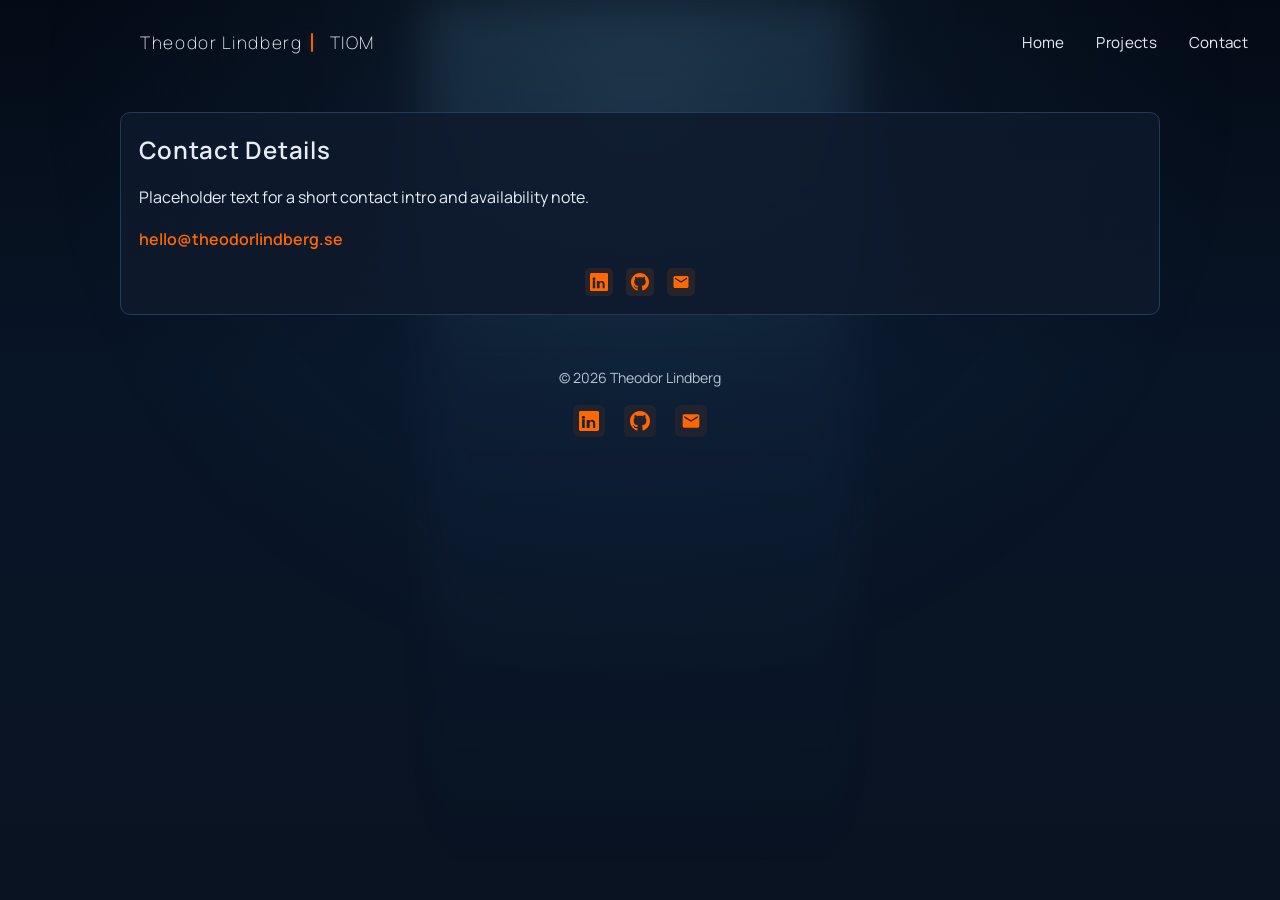
==== contact.html @ 85cb4488 "Project page done" ====
<!doctype html>
<html lang="en">
  <head>
    <meta charset="UTF-8" />
    <meta name="viewport" content="width=device-width, initial-scale=1.0" />
    <title>Theodor Lindberg | Contact</title>
    <meta
      name="description"
      content="Contact Theodor Lindberg for consulting, product, or technical work."
    />
    <link rel="preconnect" href="https://fonts.googleapis.com" />
    <link rel="preconnect" href="https://fonts.gstatic.com" crossorigin />
    <link
      href="https://fonts.googleapis.com/css2?family=Manrope:wght@200;400;600;700&display=swap"
      rel="stylesheet"
    />
    <link rel="stylesheet" href="styles.css" />
  </head>
  <body>
    <header class="site-header">
      <div class="brand" aria-label="theodor lindberg bar tiom">
        <a class="brand-name" href="index.html">Theodor Lindberg</a>
        <span class="brand-divider" aria-hidden="true">|</span>
        <a class="brand-company" href="https://tiom.nu">TIOM</a>
      </div>
      <nav class="site-nav">
        <button class="nav-toggle" aria-label="Toggle menu">
          <span></span>
          <span></span>
          <span></span>
        </button>
        <ul class="nav-menu">
          <li><a href="index.html">Home</a></li>
          <li><a href="projects.html">Projects</a></li>
          <li><a href="contact.html">Contact</a></li>
        </ul>
      </nav>
    </header>

    <main id="top">
      <div class="page-line" aria-hidden="true"></div>

      <section class="container section-block contact-card reveal" style="margin-top: 2.5rem;">
        <h2>Contact Details</h2>
        <p>Placeholder text for a short contact intro and availability note.</p>
        <p>
          <a href="mailto:hello@theodorlindberg.se">hello@theodorlindberg.se</a>
        </p>
        <div class="contact-social">
          <a href="https://linkedin.com/in/theodor-lindberg" target="_blank" rel="noopener noreferrer" aria-label="LinkedIn">
            <svg viewBox="0 0 24 24" width="18" height="18" fill="currentColor">
              <path d="M20.447 20.452h-3.554v-5.569c0-1.328-.475-2.236-1.986-2.236-1.081 0-1.722.722-2.004 1.418-.103.249-.129.597-.129.946v5.441h-3.554s.05-8.736 0-9.646h3.554v1.366c.43-.664 1.199-1.608 2.928-1.608 2.136 0 3.745 1.393 3.745 4.385v5.503zM5.337 9.433c-1.144 0-1.915-.758-1.915-1.708 0-.951.771-1.71 1.958-1.71 1.187 0 1.914.759 1.939 1.71 0 .95-.752 1.708-1.982 1.708zm1.582 11.019H3.715V9.806h3.204v10.646zM22.225 0H1.771C.792 0 0 .774 0 1.729v20.542C0 23.227.792 24 1.771 24h20.451C23.2 24 24 23.227 24 22.271V1.729C24 .774 23.2 0 22.222 0h.003z"/>
            </svg>
          </a>
          <a href="https://github.com/theodor-lindberg" target="_blank" rel="noopener noreferrer" aria-label="GitHub">
            <svg viewBox="0 0 24 24" width="18" height="18" fill="currentColor">
              <path d="M12 0c-6.626 0-12 5.373-12 12 0 5.302 3.438 9.8 8.207 11.387.599.111.793-.261.793-.577v-2.234c-3.338.726-4.033-1.416-4.033-1.416-.546-1.387-1.333-1.756-1.333-1.756-1.089-.745.083-.729.083-.729 1.205.084 1.839 1.237 1.839 1.237 1.07 1.834 2.807 1.304 3.492.997.107-.775.418-1.305.762-1.604-2.665-.305-5.467-1.334-5.467-5.931 0-1.311.469-2.381 1.236-3.221-.124-.303-.535-1.524.117-3.176 0 0 1.008-.322 3.301 1.23.957-.266 1.983-.399 3.003-.404 1.02.005 2.047.138 3.006.404 2.291-1.552 3.297-1.23 3.297-1.23.653 1.653.242 2.874.118 3.176.77.84 1.235 1.911 1.235 3.221 0 4.609-2.807 5.624-5.479 5.921.43.372.823 1.102.823 2.222v 3.293c0 .319.192.694.801.576 4.765-1.589 8.199-6.086 8.199-11.386 0-6.627-5.373-12-12-12z"/>
            </svg>
          </a>
          <a href="mailto:hello@theodorlindberg.se" aria-label="Email">
            <svg viewBox="0 0 24 24" width="18" height="18" fill="currentColor">
              <path d="M20 4H4c-1.1 0-1.99.9-1.99 2L2 18c0 1.1.9 2 2 2h16c1.1 0 2-.9 2-2V6c0-1.1-.9-2-2-2zm0 4l-8 5-8-5V6l8 5 8-5v2z"/>
            </svg>
          </a>
        </div>
      </section>
    </main>

    <footer class="site-footer container">
      <div class="footer-content">
        <p>© <span id="year"></span> Theodor Lindberg</p>
        <div class="social-links">
          <a href="https://linkedin.com/in/theodor-lindberg" target="_blank" rel="noopener noreferrer" aria-label="LinkedIn">
            <svg viewBox="0 0 24 24" width="20" height="20" fill="currentColor">
              <path d="M20.447 20.452h-3.554v-5.569c0-1.328-.475-2.236-1.986-2.236-1.081 0-1.722.722-2.004 1.418-.103.249-.129.597-.129.946v5.441h-3.554s.05-8.736 0-9.646h3.554v1.366c.43-.664 1.199-1.608 2.928-1.608 2.136 0 3.745 1.393 3.745 4.385v5.503zM5.337 9.433c-1.144 0-1.915-.758-1.915-1.708 0-.951.771-1.71 1.958-1.71 1.187 0 1.914.759 1.939 1.71 0 .95-.752 1.708-1.982 1.708zm1.582 11.019H3.715V9.806h3.204v10.646zM22.225 0H1.771C.792 0 0 .774 0 1.729v20.542C0 23.227.792 24 1.771 24h20.451C23.2 24 24 23.227 24 22.271V1.729C24 .774 23.2 0 22.222 0h.003z"/>
            </svg>
          </a>
          <a href="https://github.com/theodor-lindberg" target="_blank" rel="noopener noreferrer" aria-label="GitHub">
            <svg viewBox="0 0 24 24" width="20" height="20" fill="currentColor">
              <path d="M12 0c-6.626 0-12 5.373-12 12 0 5.302 3.438 9.8 8.207 11.387.599.111.793-.261.793-.577v-2.234c-3.338.726-4.033-1.416-4.033-1.416-.546-1.387-1.333-1.756-1.333-1.756-1.089-.745.083-.729.083-.729 1.205.084 1.839 1.237 1.839 1.237 1.07 1.834 2.807 1.304 3.492.997.107-.775.418-1.305.762-1.604-2.665-.305-5.467-1.334-5.467-5.931 0-1.311.469-2.381 1.236-3.221-.124-.303-.535-1.524.117-3.176 0 0 1.008-.322 3.301 1.23.957-.266 1.983-.399 3.003-.404 1.02.005 2.047.138 3.006.404 2.291-1.552 3.297-1.23 3.297-1.23.653 1.653.242 2.874.118 3.176.77.84 1.235 1.911 1.235 3.221 0 4.609-2.807 5.624-5.479 5.921.43.372.823 1.102.823 2.222v 3.293c0 .319.192.694.801.576 4.765-1.589 8.199-6.086 8.199-11.386 0-6.627-5.373-12-12-12z"/>
            </svg>
          </a>
          <a href="mailto:hello@theodorlindberg.se" aria-label="Email">
            <svg viewBox="0 0 24 24" width="20" height="20" fill="currentColor">
              <path d="M20 4H4c-1.1 0-1.99.9-1.99 2L2 18c0 1.1.9 2 2 2h16c1.1 0 2-.9 2-2V6c0-1.1-.9-2-2-2zm0 4l-8 5-8-5V6l8 5 8-5v2z"/>
            </svg>
          </a>
        </div>
      </div>
    </footer>

    <script>
      document.getElementById("year").textContent = new Date().getFullYear();

      const navToggle = document.querySelector(".nav-toggle");
      const navMenu = document.querySelector(".nav-menu");

      if (navToggle && navMenu) {
        navToggle.addEventListener("click", () => {
          navToggle.classList.toggle("active");
          navMenu.classList.toggle("active");
        });

        document.querySelectorAll(".nav-menu a").forEach((link) => {
          link.addEventListener("click", () => {
            navToggle.classList.remove("active");
            navMenu.classList.remove("active");
          });
        });
      }

      const revealElements = document.querySelectorAll(".reveal");
      const observer = new IntersectionObserver(
        (entries) => {
          entries.forEach((entry) => {
            if (entry.isIntersecting) {
              entry.target.classList.add("in-view");
            }
          });
        },
        { threshold: 0.28, rootMargin: "0px 0px -10% 0px" }
      );
      revealElements.forEach((el) => observer.observe(el));
    </script>
  </body>
</html>
---- styles.css ----
:root {
  --orange: #ff6700;
  --gray-dark: #575757;
  --gray-light: #bdbdbd;
  --blue-mid: #3a6ea5;
  --blue-deep: #004e98;

  --bg: #0a1322;
  --surface: #101d33;
  --text: #e6edf7;
  --muted: #b8c3d4;
  --line: #243a59;
  --shadow: 0 10px 28px rgba(0, 0, 0, 0.35);
}

* {
  box-sizing: border-box;
}

html,
body {
  margin: 0;
  padding: 0;
}

body {
  position: relative;
  overflow-x: hidden;
  font-family: "Manrope", sans-serif;
  color: var(--text);
  background: linear-gradient(180deg, #040b16 0%, #081527 42%, #0a1322 100%);
  line-height: 1.6;
  min-height: 100vh;
}

body::before {
  content: "";
  position: fixed;
  inset: 0;
  background: radial-gradient(circle at 50% 10%, rgba(101, 169, 221, 0.15) 0%, rgba(41, 78, 122, 0.08) 32%, rgba(9, 19, 35, 0) 58%);
  pointer-events: none;
  z-index: -2;
}

body::after {
  content: "";
  position: fixed;
  top: 0;
  bottom: 0;
  left: 50%;
  transform: translateX(-50%);
  width: min(40vw, 430px);
  background: linear-gradient(180deg, rgba(124, 215, 250, 0.28) 0%, rgba(71, 132, 194, 0.13) 42%, rgba(10, 19, 34, 0) 100%);
  filter: blur(22px);
  opacity: 0.42;
  pointer-events: none;
  z-index: -1;
}

main {
  position: relative;
}

.container {
  width: min(1040px, 92vw);
  margin: 0 auto;
}

.site-header {
  width: 100%;
  padding: 0.45rem 2rem;
  padding-top: 1.25rem;
  min-height: 72px;
  display: flex;
  align-items: center;
  justify-content: space-between;
  position: sticky;
  top: 0;
  z-index: 30;
  background: transparent;
  text-align: center;
}

.brand {
  display: grid;
  grid-template-columns: 1fr auto 1fr;
  align-items: center;
  gap: 0.55rem;
  width: min(560px, 92vw);
  min-height: 100%;
  line-height: 1;
  font-weight: 200;
  font-size: clamp(0.95rem, 1.35vw, 1.15rem);
  letter-spacing: 0.09em;
}

.brand-name,
.brand-company {
  font-weight: 200;
  color: #f4f8ff;
  text-decoration: none;
}

.brand-name {
  justify-self: end;
  text-align: right;
}

.brand-company {
  justify-self: start;
  text-align: left;
  margin-left: .5rem;
}

.brand-name:hover,
.brand-company:hover {
  color: #ffffff;
}

.brand-divider {
  display: block;
  width: 2px;
  height: 1.15rem;
  background: rgba(255, 103, 0, 0.95);
  box-shadow: 0 0 8px rgba(255, 103, 0, 0.28);
  border-radius: 999px;
  color: transparent;
  font-size: 0;
  line-height: 0;
}

.site-nav {
  display: flex;
  align-items: center;
}

.nav-toggle {
  display: none;
  flex-direction: column;
  gap: 5px;
  background: none;
  border: none;
  cursor: pointer;
  padding: 0;
  width: 28px;
  height: 24px;
}

.nav-toggle span {
  width: 100%;
  height: 2px;
  background: var(--text);
  border-radius: 999px;
  transition: all 0.3s ease;
}

.nav-toggle.active span:nth-child(1) {
  transform: rotate(45deg) translateY(10px);
}

.nav-toggle.active span:nth-child(2) {
  opacity: 0;
}

.nav-toggle.active span:nth-child(3) {
  transform: rotate(-45deg) translateY(-10px);
}

.nav-menu {
  display: flex;
  gap: 2rem;
  list-style: none;
  margin: 0;
  padding: 0;
  align-items: center;
}

.nav-menu a {
  color: var(--text);
  text-decoration: none;
  font-size: 0.95rem;
  font-weight: 400;
  letter-spacing: 0.02em;
  transition: color 0.3s ease;
  position: relative;
}

.nav-menu a::after {
  content: "";
  position: absolute;
  bottom: -4px;
  left: 0;
  width: 0;
  height: 1px;
  background: var(--orange);
  transition: width 0.3s ease;
}

.nav-menu a:hover {
  color: var(--orange);
}

.nav-menu a:hover::after {
  width: 100%;
}

.hero {
  width: 100vw;
  margin-left: calc(50% - 50vw);
  margin-top: 0;
  min-height: 100vh;
  position: relative;
  overflow: hidden;
  isolation: isolate;
  background: transparent;
  text-align: center;
  display: flex;
  flex-direction: column;
  align-items: center;
  justify-content: center;
  gap: 0.8rem;
  padding: 2.8rem 0 2.2rem;
}

.hero::before {
  content: none;
}

.hero::after {
  content: none;
}

h1 {
  font-size: clamp(2.35rem, 8.6vw, 4.9rem);
  line-height: 1.2;
  font-weight: 700;
  letter-spacing: 0.03em;
  margin: 0;
  z-index: 1;
}

h2 {
  font-size: clamp(1.1rem, 2.2vw, 1.5rem);
  font-weight: 600;
  letter-spacing: 0.03em;
  margin: 0 0 0.9rem;
}

h3 {
  font-size: 1rem;
  font-weight: 600;
  letter-spacing: 0.03em;
  margin-top: 0;
}

.lead {
  max-width: 48ch;
  margin: 0.2rem auto 0;
  color: var(--muted);
  font-size: 0.95rem;
  z-index: 1;
}

.projects-intro {
  padding: 2.4rem 0 1.2rem;
  text-align: left;
}

.section-label {
  margin: 0 0 0.75rem;
  color: #9fb5d6;
  font-size: 0.74rem;
  letter-spacing: 0.2em;
  text-transform: uppercase;
}

.projects-intro h1 {
  max-width: 8ch;
  text-align: left;
  font-size: clamp(2.8rem, 8vw, 5rem);
  margin: 0;
}

.projects-intro h2 {
  margin: 0;
  font-size: clamp(1.3rem, 2.5vw, 1.9rem);
  font-weight: 600;
  letter-spacing: 0.02em;
}

.projects-lead {
  max-width: 34rem;
  margin: 0.9rem 0 0;
  color: var(--muted);
  font-size: 0.98rem;
}

.projects-index {
  display: grid;
  grid-template-columns: repeat(2, minmax(0, 1fr));
  gap: 1rem;
  padding-top: 0.6rem;
  padding-bottom: 1.4rem;
}

.projects-index-group {
  border-top: 1px solid var(--line);
  padding-top: 0.9rem;
}

.index-links {
  display: flex;
  flex-wrap: wrap;
  gap: 0.7rem 0.8rem;
}

.index-links a {
  color: var(--text);
  text-decoration: none;
  font-size: 0.95rem;
  padding-bottom: 0.15rem;
  border-bottom: 1px solid transparent;
  transition: color 0.25s ease, border-color 0.25s ease;
}

.index-links a:hover {
  color: var(--orange);
  border-color: rgba(255, 103, 0, 0.7);
}

.projects-list {
  display: grid;
  gap: 1rem;
  padding-top: 0.25rem;
  padding-bottom: 2rem;
}

.spotlight-projects {
  padding-bottom: 0.8rem;
}

.spotlight-link {
  display: flex;
  justify-content: flex-end;
  padding-bottom: 2rem;
}

.spotlight-link a {
  color: var(--text);
  text-decoration: none;
  font-size: 0.95rem;
  border-bottom: 1px solid rgba(255, 255, 255, 0.2);
  padding-bottom: 0.15rem;
  transition: color 0.25s ease, border-color 0.25s ease;
}

.spotlight-link a:hover {
  color: var(--orange);
  border-color: rgba(255, 103, 0, 0.7);
}

.project-entry {
  border-top: 1px solid var(--line);
  padding-top: 1rem;
}

.project-meta {
  display: flex;
  justify-content: space-between;
  gap: 1rem;
  align-items: baseline;
  margin-bottom: 0.8rem;
  color: #8ea8cb;
}

.project-year,
.project-tags {
  margin: 0;
  font-size: 0.85rem;
  letter-spacing: 0.04em;
}

.project-tags {
  text-align: right;
  color: #7f97b8;
}

.project-body {
  display: grid;
  grid-template-columns: minmax(0, 1.1fr) minmax(220px, 0.9fr);
  gap: 1.25rem;
  align-items: stretch;
}

.project-copy h2 {
  margin: 0;
  font-size: clamp(1.45rem, 3vw, 2.15rem);
  line-height: 1.05;
}

.project-copy h2 a {
  color: var(--text);
  text-decoration: none;
}

.project-copy h2 a:hover {
  color: var(--orange);
}

.project-copy p {
  margin: 0.85rem 0 0;
  max-width: 42ch;
  color: var(--muted);
}

.project-preview {
  min-height: 180px;
  border-radius: 12px;
  border: 1px solid rgba(255, 255, 255, 0.08);
  background: linear-gradient(135deg, rgba(58, 110, 165, 0.28), rgba(16, 29, 51, 0.82));
  box-shadow: inset 0 1px 0 rgba(255, 255, 255, 0.04);
}

.project-preview-blue {
  background: linear-gradient(135deg, rgba(58, 110, 165, 0.34), rgba(10, 19, 34, 0.86));
}

.project-preview-orange {
  background: linear-gradient(135deg, rgba(255, 103, 0, 0.32), rgba(10, 19, 34, 0.86));
}

.project-preview-teal {
  background: linear-gradient(135deg, rgba(69, 176, 173, 0.28), rgba(10, 19, 34, 0.86));
}

.project-preview-slate {
  background: linear-gradient(135deg, rgba(110, 130, 160, 0.28), rgba(10, 19, 34, 0.86));
}

.project-entry:nth-child(even) .project-body {
  grid-template-columns: minmax(220px, 0.9fr) minmax(0, 1.1fr);
}

.project-entry:nth-child(even) .project-copy {
  order: 2;
}

.project-entry:nth-child(even) .project-preview {
  order: 1;
}

.hero-subline {
  display: inline-flex;
  align-items: center;
  gap: 0.5rem;
  margin: 0;
  font-size: 0.74rem;
  letter-spacing: 0.17em;
  text-transform: uppercase;
  color: #9fb5d6;
  z-index: 1;
}

.hero-subline::after {
  content: "";
  width: 7px;
  height: 7px;
  border-radius: 50%;
  background: var(--orange);
  box-shadow: 0 0 10px rgba(255, 103, 0, 0.35);
}

.page-line {
  position: absolute;
  width: 1px;
  top: clamp(500px, 68vh, 760px);
  bottom: 0;
  left: 50%;
  transform: translateX(-50%);
  border-radius: 999px;
  background: linear-gradient(180deg, rgba(96, 133, 176, 0.62) 0%, rgba(81, 117, 160, 0.34) 34%, rgba(70, 104, 145, 0.18) 72%, rgba(70, 104, 145, 0) 100%);
  box-shadow: 0 0 8px rgba(58, 110, 165, 0.24);
  z-index: 0;
  pointer-events: none;
}

.section-block {
  padding: 0.7rem 0 1rem;
}

#experience {
  margin-top: clamp(18vh, 24vh, 30vh);
}

.experience-grid {
  display: grid;
  gap: 1.8rem;
  grid-template-columns: 1fr;
}

.experience-card {
  background: rgba(16, 29, 51, 0.75);
  border: 1px solid var(--line);
  border-radius: 12px;
  padding: 2rem;
  box-shadow: none;
  transition: background-color 0.3s ease;
  width: min(900px, 100%);
}

.experience-card:nth-child(odd) {
  justify-self: start;
}

.experience-card:nth-child(even) {
  justify-self: end;
}

.experience-card:nth-child(odd) .experience-text {
  text-align: left;
}

.experience-card:nth-child(even) .experience-content {
  grid-template-columns: 1fr 1.2fr;
}

.experience-card:nth-child(even) .experience-text {
  grid-column: 2;
  justify-self: end;
  width: min(560px, 100%);
  text-align: right;
  order: 2;
}

.experience-card:nth-child(even) .experience-media {
  order: 1;
}

.experience-card:hover {
  background: rgba(16, 29, 51, 0.95);
}

.experience-content {
  display: grid;
  grid-template-columns: 1.2fr 1fr;
  gap: 2rem;
  align-items: start;
}

.experience-text {
  display: flex;
  flex-direction: column;
}

.experience-text-right {
  justify-self: end;
  width: min(560px, 100%);
  text-align: right;
}

.experience-card h3 {
  margin: 0 0 0.6rem;
  font-size: 1.25rem;
}

.experience-card .company {
  color: #8db2dd;
  font-size: 0.9rem;
  font-weight: 600;
  margin: 0 0 0.4rem;
}

.experience-card .duration {
  font-size: 0.84rem;
  color: #6b8aad;
  margin: 0 0 0.8rem;
  text-transform: uppercase;
  letter-spacing: 0.05em;
}

.experience-card p:last-of-type {
  color: var(--muted);
  font-size: 0.95rem;
  margin: 0;
  line-height: 1.6;
}

.experience-media {
  border-radius: 8px;
  overflow: hidden;
  background: rgba(10, 19, 34, 0.6);
  border: 1px solid var(--line);
  height: 100%;
  min-height: 220px;
  display: flex;
  align-items: center;
  justify-content: center;
}

.experience-media img,
.experience-media video {
  width: 100%;
  height: 100%;
  object-fit: cover;
}

.experience-card.reveal:nth-child(1) {
  transition-delay: 0s;
}

.experience-card.reveal:nth-child(2) {
  transition-delay: 0.2s;
}

.experience-card.reveal:nth-child(3) {
  transition-delay: 0.4s;
}

.card {
  background: rgba(16, 29, 51, 0.75);
  border: 1px solid var(--line);
  border-radius: 10px;
  padding: 1rem;
  box-shadow: none;
}

.card p {
  color: var(--muted);
}

.contact-card {
  background: rgba(14, 26, 45, 0.86);
  border: 1px solid var(--line);
  border-radius: 10px;
  padding: 1.1rem;
  box-shadow: none;
  margin: 0.8rem auto 2.5rem;
}

.contact-card a {
  color: var(--orange);
  font-weight: 600;
  text-decoration: none;
}

.contact-social {
  display: flex;
  align-items: center;
  gap: 0.8rem;
  justify-content: center;
  margin-top: 1rem;
}

.contact-social a {
  display: inline-flex;
  align-items: center;
  justify-content: center;
  width: 28px;
  height: 28px;
  border-radius: 5px;
  background: rgba(255, 103, 0, 0.1);
  color: var(--orange);
  text-decoration: none;
  transition: all 0.3s ease;
  font-weight: normal;
}

.contact-social a:hover {
  background: rgba(255, 103, 0, 0.18);
  transform: translateY(-2px);
}

.site-footer {
  padding: 0.75rem 0 1.8rem;
  color: var(--muted);
  font-size: 0.88rem;
  text-align: center;
}

.footer-content {
  display: flex;
  flex-direction: column;
  align-items: center;
  gap: 1rem;
  justify-content: center;
}

.footer-content p {
  margin: 0;
}

.social-links {
  display: flex;
  align-items: center;
  gap: 1.2rem;
  justify-content: center;
}

.social-links a {
  display: inline-flex;
  align-items: center;
  justify-content: center;
  width: 32px;
  height: 32px;
  border-radius: 6px;
  background: rgba(255, 103, 0, 0.08);
  color: var(--orange);
  text-decoration: none;
  transition: all 0.3s ease;
}

.social-links a:hover {
  background: rgba(255, 103, 0, 0.15);
  transform: translateY(-2px);
}

.reveal {
  opacity: 0;
  transform: translateY(24px);
  transition: opacity 0.8s ease-out, transform 0.8s ease-out;
}

.reveal.in-view {
  opacity: 1;
  transform: translateY(0);
}

@keyframes fadeInUp {
  from {
    opacity: 0;
    transform: translateY(24px);
  }
  to {
    opacity: 1;
    transform: translateY(0);
  }
}

@media (max-width: 850px) {
  .site-header {
    justify-content: space-between;
    padding-left: 1rem;
    padding-right: 1rem;
    min-height: 64px;
    background: rgba(4, 11, 22, 1);
    border-bottom: 1px solid var(--line);
    box-shadow: 0 8px 24px rgba(0, 0, 0, 0.24);
  }

  .brand {
    width: auto;
    flex-shrink: 0;
  }

  .nav-toggle {
    display: flex;
  }

  .nav-menu {
    position: fixed;
    top: 64px;
    left: 0;
    right: 0;
    flex-direction: column;
    gap: 0;
    background: rgba(4, 11, 22, 1);
    -webkit-backdrop-filter: blur(8px);
    backdrop-filter: blur(8px);
    border-top: 1px solid var(--line);
    max-height: 0;
    overflow: hidden;
    transition: max-height 0.3s ease;
  }

  .nav-menu.active {
    max-height: 300px;
  }

  .nav-menu li {
    width: 100%;
  }

  .nav-menu a {
    display: block;
    padding: 1rem 1.5rem;
    text-align: left;
    border-bottom: 1px solid var(--line);
  }

  .nav-menu a::after {
    display: none;
  }

  .nav-menu a:hover {
    background: rgba(255, 103, 0, 0.08);
  }

  .projects-intro {
    padding-top: 1.5rem;
  }

  .projects-index {
    grid-template-columns: 1fr;
  }

  .spotlight-link {
    justify-content: flex-start;
  }

  .project-meta {
    flex-direction: column;
    align-items: flex-start;
    gap: 0.3rem;
  }

  .project-tags {
    text-align: left;
  }

  .project-body,
  .project-entry:nth-child(even) .project-body {
    grid-template-columns: 1fr;
  }

  .project-entry:nth-child(even) .project-copy,
  .project-entry:nth-child(even) .project-preview {
    order: initial;
  }

  .project-preview {
    min-height: 160px;
  }

  .hero {
    min-height: 100vh;
    padding-top: 2rem;
  }

  .page-line {
    top: clamp(460px, 74vh, 760px);
  }

  #experience {
    margin-top: 14vh;
  }

  .experience-card,
  .experience-card:nth-child(odd),
  .experience-card:nth-child(even) {
    width: 100%;
    justify-self: stretch;
  }

  .experience-content {
    grid-template-columns: 1fr;
  }

  .experience-card:nth-child(even) .experience-content {
    grid-template-columns: 1fr;
  }

  .experience-card:nth-child(even) .experience-text {
    grid-column: auto;
    justify-self: start;
    width: 100%;
    text-align: left;
    order: 1;
  }

  .experience-card:nth-child(even) .experience-media {
    order: 2;
  }

  .grid {
    grid-template-columns: 1fr;
  }
}
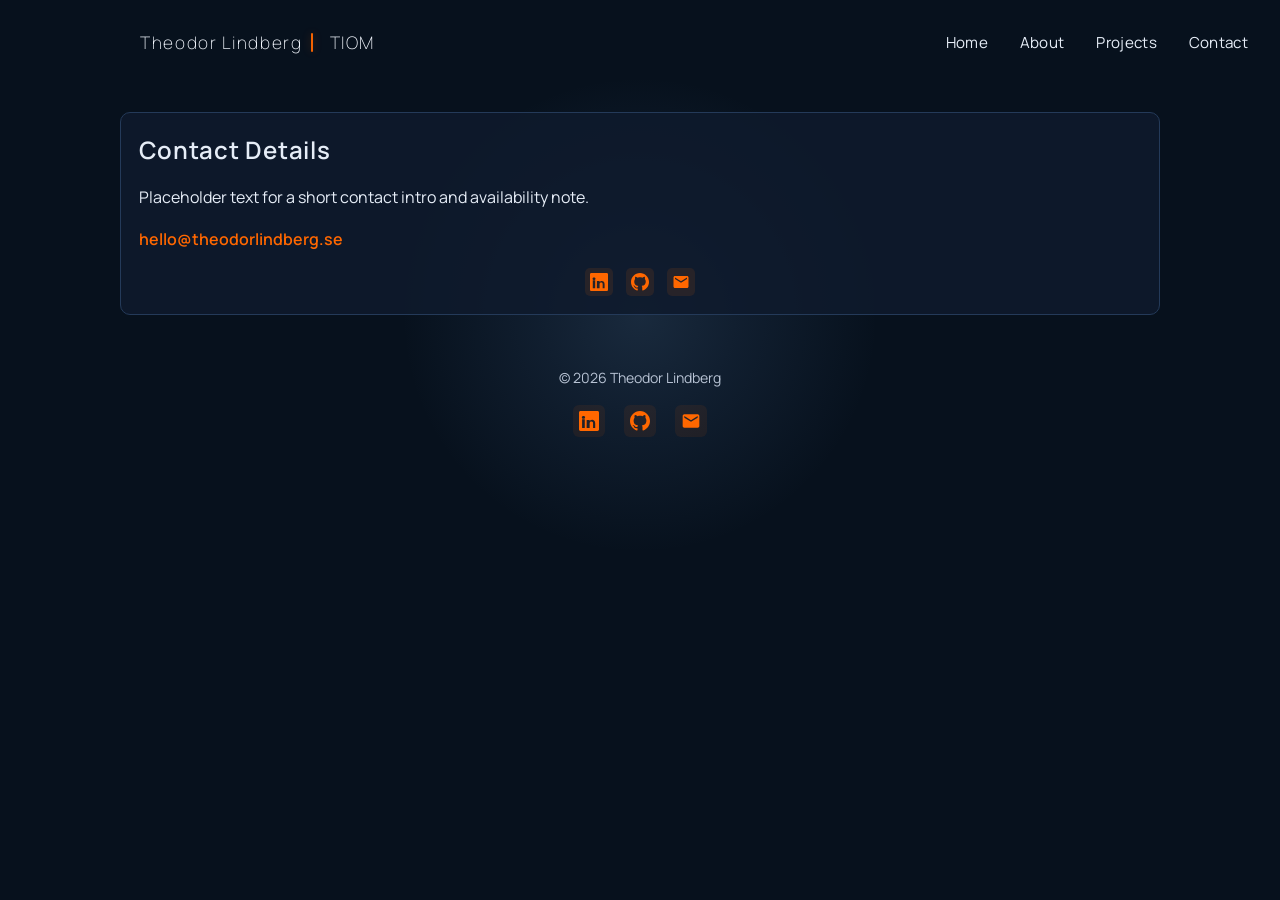
==== commit d7204eba: "Changed background effect" ====
--- a/contact.html
+++ b/contact.html
@@ -31,6 +31,7 @@
         </button>
         <ul class="nav-menu">
           <li><a href="index.html">Home</a></li>
+          <li><a href="about.html">About</a></li>
           <li><a href="projects.html">Projects</a></li>
           <li><a href="contact.html">Contact</a></li>
         </ul>
@@ -109,6 +110,33 @@
         });
       }
 
+      const prefersFlashlight = window.matchMedia("(min-width: 851px) and (pointer: fine)").matches;
+
+      if (prefersFlashlight) {
+        let latestX = window.innerWidth / 2;
+        let latestY = window.innerHeight / 3;
+        let animationFrameId = null;
+
+        const updateFlashlight = () => {
+          document.body.style.setProperty("--flashlight-x", `${latestX}px`);
+          document.body.style.setProperty("--flashlight-y", `${latestY}px`);
+          animationFrameId = null;
+        };
+
+        window.addEventListener(
+          "pointermove",
+          (event) => {
+            latestX = event.clientX;
+            latestY = event.clientY;
+
+            if (animationFrameId === null) {
+              animationFrameId = requestAnimationFrame(updateFlashlight);
+            }
+          },
+          { passive: true }
+        );
+      }
+
       const revealElements = document.querySelectorAll(".reveal");
       const observer = new IntersectionObserver(
         (entries) => {
--- a/styles.css
+++ b/styles.css
@@ -28,7 +28,18 @@
   overflow-x: hidden;
   font-family: "Manrope", sans-serif;
   color: var(--text);
-  background: linear-gradient(180deg, #040b16 0%, #081527 42%, #0a1322 100%);
+  --flashlight-x: 50vw;
+  --flashlight-y: 35vh;
+  background:
+    radial-gradient(
+      circle 340px at var(--flashlight-x) var(--flashlight-y),
+      rgba(120, 172, 230, 0.16) 0,
+      rgba(98, 145, 205, 0.1) 30%,
+      rgba(7, 17, 29, 0) 70%
+    ),
+    #07111d;
+  background-attachment: fixed;
+  background-repeat: no-repeat;
   line-height: 1.6;
   min-height: 100vh;
 }
@@ -447,6 +458,49 @@
 
 .project-entry:nth-child(even) .project-preview {
   order: 1;
+}
+
+.about-page {
+  display: grid;
+  grid-template-columns: minmax(240px, 330px) minmax(0, 1fr);
+  gap: 2rem;
+  align-items: start;
+  padding-top: 2.5rem;
+  padding-bottom: 2rem;
+}
+
+.about-photo-wrap {
+  margin: 0;
+  position: sticky;
+  top: 98px;
+}
+
+.about-photo {
+  width: 100%;
+  display: block;
+  aspect-ratio: 4 / 5;
+  object-fit: cover;
+  border-radius: 12px;
+  border: 1px solid var(--line);
+  box-shadow: var(--shadow);
+}
+
+.about-content h1 {
+  margin: 0 0 1rem;
+  text-align: left;
+  font-size: clamp(2rem, 5vw, 3.2rem);
+}
+
+.about-content p {
+  margin: 0;
+  max-width: 64ch;
+  color: var(--muted);
+  font-size: 0.98rem;
+  line-height: 1.7;
+}
+
+.about-content p + p {
+  margin-top: 1rem;
 }
 
 .hero-subline {
@@ -831,6 +885,17 @@
     min-height: 160px;
   }
 
+  .about-page {
+    grid-template-columns: 1fr;
+    gap: 1.4rem;
+    padding-top: 1.5rem;
+  }
+
+  .about-photo-wrap {
+    position: static;
+    width: min(340px, 100%);
+  }
+
   .hero {
     min-height: 100vh;
     padding-top: 2rem;
@@ -875,3 +940,20 @@
     grid-template-columns: 1fr;
   }
 }
+
+@media (min-width: 851px) and (pointer: fine) {
+  html,
+  body,
+  a,
+  button,
+  input,
+  textarea,
+  select {
+    cursor: auto;
+  }
+
+  body::before,
+  body::after {
+    display: none;
+  }
+}
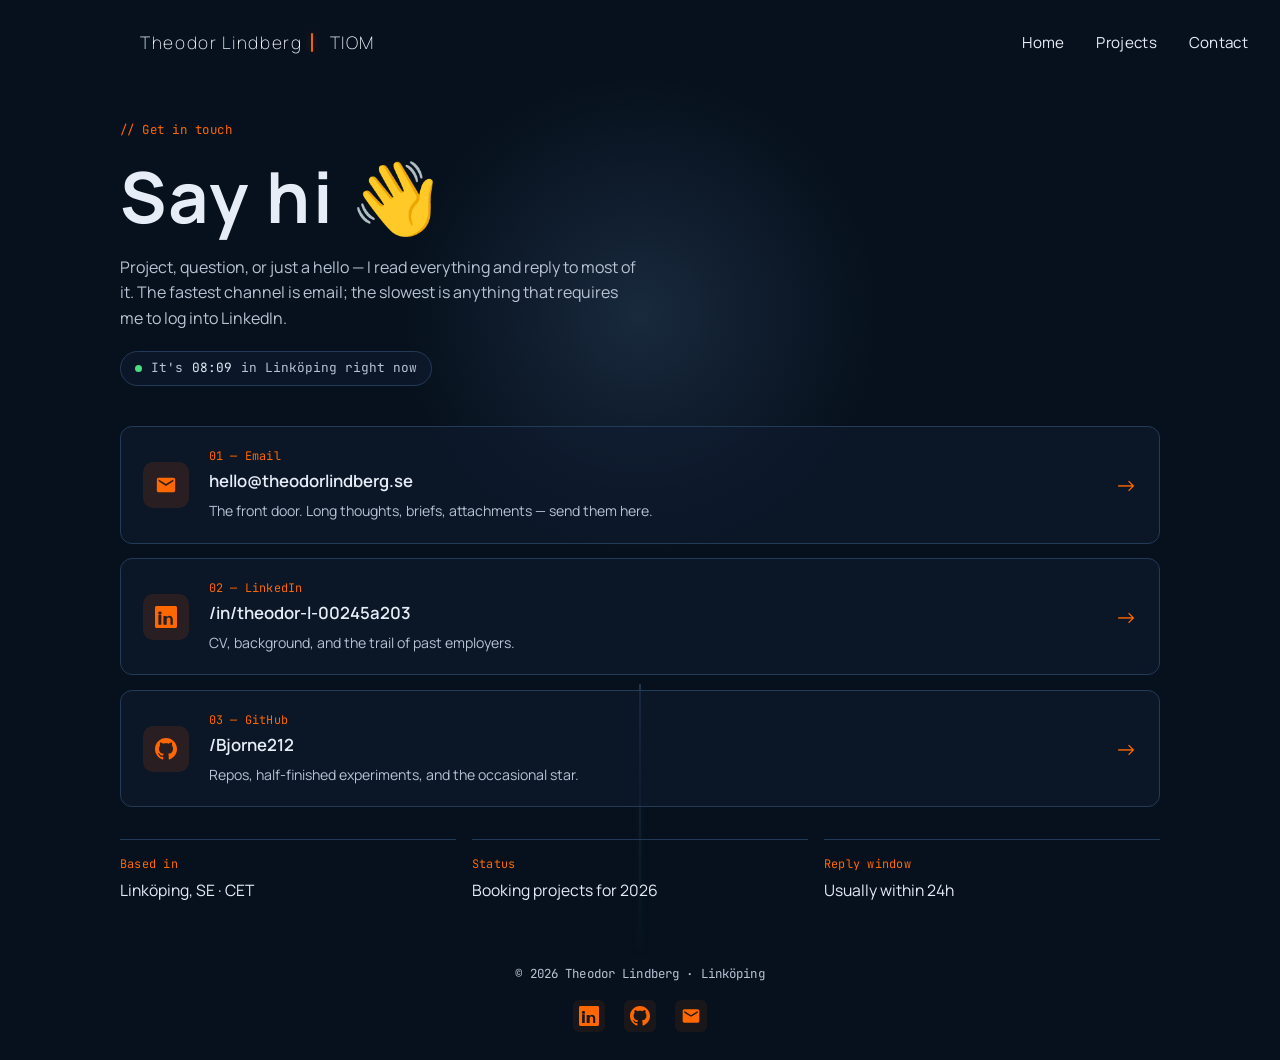
==== commit f649cd1a: "Rework landing, add about section, real projects, contact redesign - Merge about into homepage, drop" ====
--- a/contact.html
+++ b/contact.html
@@ -11,7 +11,7 @@
     <link rel="preconnect" href="https://fonts.googleapis.com" />
     <link rel="preconnect" href="https://fonts.gstatic.com" crossorigin />
     <link
-      href="https://fonts.googleapis.com/css2?family=Manrope:wght@200;400;600;700&display=swap"
+      href="https://fonts.googleapis.com/css2?family=Manrope:wght@200;400;600;700&family=JetBrains+Mono:wght@400;500&display=swap"
       rel="stylesheet"
     />
     <link rel="stylesheet" href="styles.css" />
@@ -31,7 +31,6 @@
         </button>
         <ul class="nav-menu">
           <li><a href="index.html">Home</a></li>
-          <li><a href="about.html">About</a></li>
           <li><a href="projects.html">Projects</a></li>
           <li><a href="contact.html">Contact</a></li>
         </ul>
@@ -41,42 +40,103 @@
     <main id="top">
       <div class="page-line" aria-hidden="true"></div>
 
-      <section class="container section-block contact-card reveal" style="margin-top: 2.5rem;">
-        <h2>Contact Details</h2>
-        <p>Placeholder text for a short contact intro and availability note.</p>
-        <p>
-          <a href="mailto:hello@theodorlindberg.se">hello@theodorlindberg.se</a>
+      <section class="container contact-intro reveal">
+        <p class="section-label">// Get in touch</p>
+        <h1>Say hi <span class="wave" aria-hidden="true">👋</span></h1>
+        <p class="contact-lead">
+          Project, question, or just a hello — I read everything and reply to
+          most of it. The fastest channel is email; the slowest is anything
+          that requires me to log into LinkedIn.
         </p>
-        <div class="contact-social">
-          <a href="https://linkedin.com/in/theodor-lindberg" target="_blank" rel="noopener noreferrer" aria-label="LinkedIn">
-            <svg viewBox="0 0 24 24" width="18" height="18" fill="currentColor">
+        <p class="contact-clock">
+          <span class="status-dot" aria-hidden="true"></span>
+          It's <span id="local-time">--:--</span> in Linköping right now
+        </p>
+      </section>
+
+      <section class="container contact-methods">
+        <a
+          class="contact-method reveal"
+          href="mailto:hello@theodorlindberg.se"
+        >
+          <div class="contact-method-icon" aria-hidden="true">
+            <svg viewBox="0 0 24 24" width="22" height="22" fill="currentColor">
+              <path d="M20 4H4c-1.1 0-1.99.9-1.99 2L2 18c0 1.1.9 2 2 2h16c1.1 0 2-.9 2-2V6c0-1.1-.9-2-2-2zm0 4l-8 5-8-5V6l8 5 8-5v2z"/>
+            </svg>
+          </div>
+          <div class="contact-method-body">
+            <p class="contact-method-label">01 — Email</p>
+            <p class="contact-method-value">hello@theodorlindberg.se</p>
+            <p class="contact-method-note">The front door. Long thoughts, briefs, attachments — send them here.</p>
+          </div>
+          <span class="contact-method-arrow" aria-hidden="true">→</span>
+        </a>
+
+        <a
+          class="contact-method reveal"
+          href="https://www.linkedin.com/in/theodor-l-00245a203"
+          target="_blank"
+          rel="noopener noreferrer"
+        >
+          <div class="contact-method-icon" aria-hidden="true">
+            <svg viewBox="0 0 24 24" width="22" height="22" fill="currentColor">
               <path d="M20.447 20.452h-3.554v-5.569c0-1.328-.475-2.236-1.986-2.236-1.081 0-1.722.722-2.004 1.418-.103.249-.129.597-.129.946v5.441h-3.554s.05-8.736 0-9.646h3.554v1.366c.43-.664 1.199-1.608 2.928-1.608 2.136 0 3.745 1.393 3.745 4.385v5.503zM5.337 9.433c-1.144 0-1.915-.758-1.915-1.708 0-.951.771-1.71 1.958-1.71 1.187 0 1.914.759 1.939 1.71 0 .95-.752 1.708-1.982 1.708zm1.582 11.019H3.715V9.806h3.204v10.646zM22.225 0H1.771C.792 0 0 .774 0 1.729v20.542C0 23.227.792 24 1.771 24h20.451C23.2 24 24 23.227 24 22.271V1.729C24 .774 23.2 0 22.222 0h.003z"/>
             </svg>
-          </a>
-          <a href="https://github.com/theodor-lindberg" target="_blank" rel="noopener noreferrer" aria-label="GitHub">
-            <svg viewBox="0 0 24 24" width="18" height="18" fill="currentColor">
+          </div>
+          <div class="contact-method-body">
+            <p class="contact-method-label">02 — LinkedIn</p>
+            <p class="contact-method-value">/in/theodor-l-00245a203</p>
+            <p class="contact-method-note">CV, background, and the trail of past employers.</p>
+          </div>
+          <span class="contact-method-arrow" aria-hidden="true">→</span>
+        </a>
+
+        <a
+          class="contact-method reveal"
+          href="https://github.com/Bjorne212"
+          target="_blank"
+          rel="noopener noreferrer"
+        >
+          <div class="contact-method-icon" aria-hidden="true">
+            <svg viewBox="0 0 24 24" width="22" height="22" fill="currentColor">
               <path d="M12 0c-6.626 0-12 5.373-12 12 0 5.302 3.438 9.8 8.207 11.387.599.111.793-.261.793-.577v-2.234c-3.338.726-4.033-1.416-4.033-1.416-.546-1.387-1.333-1.756-1.333-1.756-1.089-.745.083-.729.083-.729 1.205.084 1.839 1.237 1.839 1.237 1.07 1.834 2.807 1.304 3.492.997.107-.775.418-1.305.762-1.604-2.665-.305-5.467-1.334-5.467-5.931 0-1.311.469-2.381 1.236-3.221-.124-.303-.535-1.524.117-3.176 0 0 1.008-.322 3.301 1.23.957-.266 1.983-.399 3.003-.404 1.02.005 2.047.138 3.006.404 2.291-1.552 3.297-1.23 3.297-1.23.653 1.653.242 2.874.118 3.176.77.84 1.235 1.911 1.235 3.221 0 4.609-2.807 5.624-5.479 5.921.43.372.823 1.102.823 2.222v 3.293c0 .319.192.694.801.576 4.765-1.589 8.199-6.086 8.199-11.386 0-6.627-5.373-12-12-12z"/>
             </svg>
-          </a>
-          <a href="mailto:hello@theodorlindberg.se" aria-label="Email">
-            <svg viewBox="0 0 24 24" width="18" height="18" fill="currentColor">
-              <path d="M20 4H4c-1.1 0-1.99.9-1.99 2L2 18c0 1.1.9 2 2 2h16c1.1 0 2-.9 2-2V6c0-1.1-.9-2-2-2zm0 4l-8 5-8-5V6l8 5 8-5v2z"/>
-            </svg>
-          </a>
+          </div>
+          <div class="contact-method-body">
+            <p class="contact-method-label">03 — GitHub</p>
+            <p class="contact-method-value">/Bjorne212</p>
+            <p class="contact-method-note">Repos, half-finished experiments, and the occasional star.</p>
+          </div>
+          <span class="contact-method-arrow" aria-hidden="true">→</span>
+        </a>
+      </section>
+
+      <section class="container contact-meta reveal">
+        <div class="contact-meta-item">
+          <p class="contact-meta-label">Based in</p>
+          <p class="contact-meta-value">Linköping, SE · CET</p>
+        </div>
+        <div class="contact-meta-item">
+          <p class="contact-meta-label">Status</p>
+          <p class="contact-meta-value">Booking projects for 2026</p>
+        </div>
+        <div class="contact-meta-item">
+          <p class="contact-meta-label">Reply window</p>
+          <p class="contact-meta-value">Usually within 24h</p>
         </div>
       </section>
     </main>
 
     <footer class="site-footer container">
       <div class="footer-content">
-        <p>© <span id="year"></span> Theodor Lindberg</p>
+        <p class="footer-meta">© <span id="year"></span> Theodor Lindberg · Linköping</p>
         <div class="social-links">
-          <a href="https://linkedin.com/in/theodor-lindberg" target="_blank" rel="noopener noreferrer" aria-label="LinkedIn">
+          <a href="https://www.linkedin.com/in/theodor-l-00245a203" target="_blank" rel="noopener noreferrer" aria-label="LinkedIn">
             <svg viewBox="0 0 24 24" width="20" height="20" fill="currentColor">
               <path d="M20.447 20.452h-3.554v-5.569c0-1.328-.475-2.236-1.986-2.236-1.081 0-1.722.722-2.004 1.418-.103.249-.129.597-.129.946v5.441h-3.554s.05-8.736 0-9.646h3.554v1.366c.43-.664 1.199-1.608 2.928-1.608 2.136 0 3.745 1.393 3.745 4.385v5.503zM5.337 9.433c-1.144 0-1.915-.758-1.915-1.708 0-.951.771-1.71 1.958-1.71 1.187 0 1.914.759 1.939 1.71 0 .95-.752 1.708-1.982 1.708zm1.582 11.019H3.715V9.806h3.204v10.646zM22.225 0H1.771C.792 0 0 .774 0 1.729v20.542C0 23.227.792 24 1.771 24h20.451C23.2 24 24 23.227 24 22.271V1.729C24 .774 23.2 0 22.222 0h.003z"/>
             </svg>
           </a>
-          <a href="https://github.com/theodor-lindberg" target="_blank" rel="noopener noreferrer" aria-label="GitHub">
+          <a href="https://github.com/Bjorne212" target="_blank" rel="noopener noreferrer" aria-label="GitHub">
             <svg viewBox="0 0 24 24" width="20" height="20" fill="currentColor">
               <path d="M12 0c-6.626 0-12 5.373-12 12 0 5.302 3.438 9.8 8.207 11.387.599.111.793-.261.793-.577v-2.234c-3.338.726-4.033-1.416-4.033-1.416-.546-1.387-1.333-1.756-1.333-1.756-1.089-.745.083-.729.083-.729 1.205.084 1.839 1.237 1.839 1.237 1.07 1.834 2.807 1.304 3.492.997.107-.775.418-1.305.762-1.604-2.665-.305-5.467-1.334-5.467-5.931 0-1.311.469-2.381 1.236-3.221-.124-.303-.535-1.524.117-3.176 0 0 1.008-.322 3.301 1.23.957-.266 1.983-.399 3.003-.404 1.02.005 2.047.138 3.006.404 2.291-1.552 3.297-1.23 3.297-1.23.653 1.653.242 2.874.118 3.176.77.84 1.235 1.911 1.235 3.221 0 4.609-2.807 5.624-5.479 5.921.43.372.823 1.102.823 2.222v 3.293c0 .319.192.694.801.576 4.765-1.589 8.199-6.086 8.199-11.386 0-6.627-5.373-12-12-12z"/>
             </svg>
@@ -90,65 +150,6 @@
       </div>
     </footer>
 
-    <script>
-      document.getElementById("year").textContent = new Date().getFullYear();
-
-      const navToggle = document.querySelector(".nav-toggle");
-      const navMenu = document.querySelector(".nav-menu");
-
-      if (navToggle && navMenu) {
-        navToggle.addEventListener("click", () => {
-          navToggle.classList.toggle("active");
-          navMenu.classList.toggle("active");
-        });
-
-        document.querySelectorAll(".nav-menu a").forEach((link) => {
-          link.addEventListener("click", () => {
-            navToggle.classList.remove("active");
-            navMenu.classList.remove("active");
-          });
-        });
-      }
-
-      const prefersFlashlight = window.matchMedia("(min-width: 851px) and (pointer: fine)").matches;
-
-      if (prefersFlashlight) {
-        let latestX = window.innerWidth / 2;
-        let latestY = window.innerHeight / 3;
-        let animationFrameId = null;
-
-        const updateFlashlight = () => {
-          document.body.style.setProperty("--flashlight-x", `${latestX}px`);
-          document.body.style.setProperty("--flashlight-y", `${latestY}px`);
-          animationFrameId = null;
-        };
-
-        window.addEventListener(
-          "pointermove",
-          (event) => {
-            latestX = event.clientX;
-            latestY = event.clientY;
-
-            if (animationFrameId === null) {
-              animationFrameId = requestAnimationFrame(updateFlashlight);
-            }
-          },
-          { passive: true }
-        );
-      }
-
-      const revealElements = document.querySelectorAll(".reveal");
-      const observer = new IntersectionObserver(
-        (entries) => {
-          entries.forEach((entry) => {
-            if (entry.isIntersecting) {
-              entry.target.classList.add("in-view");
-            }
-          });
-        },
-        { threshold: 0.28, rootMargin: "0px 0px -10% 0px" }
-      );
-      revealElements.forEach((el) => observer.observe(el));
-    </script>
+    <script src="main.js" defer></script>
   </body>
 </html>
--- a/styles.css
+++ b/styles.css
@@ -273,16 +273,80 @@
 }
 
 .projects-intro {
-  padding: 2.4rem 0 1.2rem;
+  padding: 3.6rem 0 1.4rem;
   text-align: left;
 }
 
 .section-label {
-  margin: 0 0 0.75rem;
-  color: #9fb5d6;
+  margin: 0 0 0.9rem;
+  color: var(--orange);
+  font-family: "JetBrains Mono", ui-monospace, SFMono-Regular, Menlo, monospace;
+  font-size: 0.78rem;
+  letter-spacing: 0.04em;
+  text-transform: none;
+}
+
+.status-pill {
+  display: inline-flex;
+  align-items: center;
+  gap: 0.5rem;
+  padding: 0.4rem 0.8rem;
+  border: 1px solid rgba(120, 200, 140, 0.32);
+  border-radius: 999px;
+  background: rgba(60, 130, 80, 0.12);
+  color: #b8e8c4;
+  font-family: "JetBrains Mono", ui-monospace, SFMono-Regular, Menlo, monospace;
   font-size: 0.74rem;
-  letter-spacing: 0.2em;
-  text-transform: uppercase;
+  letter-spacing: 0.02em;
+  z-index: 1;
+}
+
+.status-dot {
+  width: 7px;
+  height: 7px;
+  border-radius: 50%;
+  background: #4ade80;
+  box-shadow: 0 0 0 0 rgba(74, 222, 128, 0.55);
+  animation: status-pulse 2.2s ease-in-out infinite;
+}
+
+@keyframes status-pulse {
+  0%, 100% { box-shadow: 0 0 0 0 rgba(74, 222, 128, 0.45); }
+  50% { box-shadow: 0 0 0 6px rgba(74, 222, 128, 0); }
+}
+
+.name-accent {
+  color: var(--text);
+  background: linear-gradient(120deg, #ffd1a1 0%, var(--orange) 55%, #ff9a4d 100%);
+  -webkit-background-clip: text;
+  background-clip: text;
+  -webkit-text-fill-color: transparent;
+}
+
+.hero-caret {
+  display: inline-block;
+  width: 0.12em;
+  height: 0.95em;
+  margin-left: 0.12em;
+  vertical-align: -0.05em;
+  background: var(--orange);
+  border-radius: 2px;
+  animation: caret-blink 1.1s steps(1) infinite;
+}
+
+@keyframes caret-blink {
+  50% { opacity: 0; }
+}
+
+.lead a {
+  color: var(--orange);
+  text-decoration: none;
+  border-bottom: 1px solid rgba(255, 103, 0, 0.45);
+  transition: border-color 0.25s ease;
+}
+
+.lead a:hover {
+  border-bottom-color: var(--orange);
 }
 
 .projects-intro h1 {
@@ -446,6 +510,77 @@
 
 .project-preview-slate {
   background: linear-gradient(135deg, rgba(110, 130, 160, 0.28), rgba(10, 19, 34, 0.86));
+}
+
+.project-preview-image {
+  position: relative;
+  overflow: hidden;
+  padding: 0;
+  background: #0a1322;
+}
+
+.project-preview-image img {
+  width: 100%;
+  height: 100%;
+  object-fit: cover;
+  display: block;
+}
+
+.project-preview-stack {
+  position: relative;
+  overflow: hidden;
+  padding: 1.2rem;
+  background:
+    radial-gradient(circle at 30% 20%, rgba(255, 138, 61, 0.18) 0%, rgba(255, 103, 0, 0) 55%),
+    linear-gradient(135deg, rgba(58, 110, 165, 0.22), rgba(10, 19, 34, 0.92));
+  display: flex;
+  align-items: center;
+  justify-content: center;
+  isolation: isolate;
+}
+
+.stack-card {
+  position: absolute;
+  width: 70%;
+  max-width: 280px;
+  height: auto;
+  border-radius: 8px;
+  box-shadow:
+    0 14px 30px rgba(0, 0, 0, 0.55),
+    0 0 0 1px rgba(255, 255, 255, 0.04);
+  transition: transform 0.5s cubic-bezier(0.2, 0.8, 0.2, 1);
+}
+
+.stack-card-back {
+  transform: translate(-22%, -8%) rotate(-5deg);
+  z-index: 1;
+  opacity: 0.85;
+}
+
+.stack-card-front {
+  transform: translate(20%, 10%) rotate(4deg);
+  z-index: 2;
+}
+
+.project-entry:hover .stack-card-back {
+  transform: translate(-26%, -12%) rotate(-7deg);
+}
+
+.project-entry:hover .stack-card-front {
+  transform: translate(24%, 14%) rotate(6deg);
+}
+
+@media (max-width: 850px) {
+  .stack-card {
+    width: 60%;
+    max-width: 220px;
+  }
+  .stack-card-back {
+    transform: translate(-18%, -10%) rotate(-5deg);
+  }
+  .stack-card-front {
+    transform: translate(18%, 10%) rotate(4deg);
+  }
 }
 
 .project-entry:nth-child(even) .project-body {
@@ -503,25 +638,343 @@
   margin-top: 1rem;
 }
 
+.about-inline {
+  padding: 6rem 0 6rem;
+  scroll-margin-top: 90px;
+}
+
+.about-inline-grid {
+  display: grid;
+  grid-template-columns: minmax(240px, 320px) minmax(0, 1fr);
+  gap: 4.5rem;
+  align-items: start;
+}
+
+.about-inline-photo-wrap {
+  margin: 0;
+  position: relative;
+  isolation: isolate;
+}
+
+.photo-backdrop {
+  position: absolute;
+  inset: 18px -18px -18px 18px;
+  border-radius: 14px;
+  background: linear-gradient(135deg, var(--orange) 0%, #ff9a4d 55%, #ffb877 100%);
+  z-index: -1;
+  opacity: 0.85;
+  transition: transform 0.5s cubic-bezier(0.2, 0.8, 0.2, 1);
+}
+
+.photo-frame {
+  position: relative;
+  overflow: hidden;
+  border-radius: 14px;
+  background:
+    radial-gradient(circle at 50% 0%, rgba(255, 138, 61, 0.22) 0%, rgba(255, 103, 0, 0) 65%),
+    linear-gradient(180deg, #1a2c4a 0%, #0e1b30 100%);
+  border: 1px solid var(--line);
+  box-shadow:
+    0 20px 50px rgba(0, 0, 0, 0.5),
+    inset 0 0 0 1px rgba(255, 255, 255, 0.04);
+  transition: transform 0.5s cubic-bezier(0.2, 0.8, 0.2, 1);
+}
+
+.about-inline-photo-wrap:hover .photo-frame {
+  transform: translate(-4px, -4px);
+}
+
+.about-inline-photo-wrap:hover .photo-backdrop {
+  transform: translate(6px, 6px);
+}
+
+.about-inline-photo {
+  width: 100%;
+  display: block;
+  aspect-ratio: 4 / 5;
+  object-fit: contain;
+  object-position: center bottom;
+  filter:
+    brightness(0.78)
+    contrast(0.92)
+    saturate(0.85)
+    drop-shadow(0 8px 20px rgba(0, 0, 0, 0.45));
+}
+
+.photo-frame::after {
+  content: "";
+  position: absolute;
+  inset: 0;
+  background: linear-gradient(180deg, rgba(26, 44, 74, 0.22) 0%, rgba(14, 27, 48, 0.42) 100%);
+  pointer-events: none;
+  border-radius: inherit;
+  mix-blend-mode: multiply;
+}
+
+.photo-caption {
+  display: flex;
+  align-items: baseline;
+  gap: 0.7rem;
+  margin: 1rem 0.1rem 0;
+  font-family: "JetBrains Mono", ui-monospace, SFMono-Regular, Menlo, monospace;
+  font-size: 0.78rem;
+  letter-spacing: 0.02em;
+}
+
+.photo-caption-index {
+  color: var(--orange);
+  padding: 0.1rem 0.4rem;
+  border: 1px solid rgba(255, 103, 0, 0.5);
+  border-radius: 4px;
+  font-size: 0.7rem;
+}
+
+.photo-caption-text {
+  color: var(--muted);
+}
+
+.about-inline-content h2 {
+  margin: 0 0 1rem;
+  font-size: clamp(1.6rem, 3.4vw, 2.4rem);
+  letter-spacing: 0.02em;
+}
+
+.about-inline-content p {
+  margin: 0;
+  max-width: 58ch;
+  color: var(--muted);
+  font-size: 0.98rem;
+  line-height: 1.7;
+}
+
+.about-inline-content p + p {
+  margin-top: 1rem;
+}
+
+.about-inline-content a {
+  color: var(--orange);
+  text-decoration: none;
+  border-bottom: 1px solid rgba(255, 103, 0, 0.4);
+  transition: border-color 0.25s ease;
+}
+
+.about-inline-content a:hover {
+  border-bottom-color: var(--orange);
+}
+
+.now-list {
+  margin: 1.8rem 0 0;
+  padding: 1.2rem 0 0;
+  border-top: 1px dashed rgba(96, 133, 176, 0.32);
+  display: grid;
+  gap: 0.55rem;
+}
+
+.now-row {
+  display: grid;
+  grid-template-columns: 110px 1fr;
+  gap: 1rem;
+  align-items: baseline;
+  font-family: "JetBrains Mono", ui-monospace, SFMono-Regular, Menlo, monospace;
+  font-size: 0.86rem;
+  line-height: 1.55;
+}
+
+.now-row dt {
+  color: var(--orange);
+  letter-spacing: 0.02em;
+}
+
+.now-row dt::before {
+  content: "→ ";
+  color: #6b8aad;
+}
+
+.now-row dd {
+  margin: 0;
+  color: var(--text);
+}
+
+.projects-lead a {
+  color: var(--orange);
+  text-decoration: none;
+  border-bottom: 1px solid rgba(255, 103, 0, 0.4);
+}
+
+.projects-lead a:hover {
+  border-bottom-color: var(--orange);
+}
+
+.contact-intro {
+  padding: 3rem 0 0.5rem;
+  text-align: left;
+}
+
+.contact-intro h1 {
+  text-align: left;
+  margin: 0;
+  font-size: clamp(2.6rem, 7vw, 4.4rem);
+}
+
+.contact-lead {
+  max-width: 52ch;
+  margin: 1rem 0 0;
+  color: var(--muted);
+  font-size: 1rem;
+}
+
+.contact-methods {
+  display: grid;
+  gap: 0.9rem;
+  padding-top: 2rem;
+  padding-bottom: 2rem;
+}
+
+.contact-method {
+  display: grid;
+  grid-template-columns: auto 1fr auto;
+  gap: 1.2rem;
+  align-items: center;
+  padding: 1.25rem 1.4rem;
+  border: 1px solid var(--line);
+  border-radius: 12px;
+  background: rgba(16, 29, 51, 0.5);
+  color: var(--text);
+  text-decoration: none;
+  transition: background-color 0.25s ease, border-color 0.25s ease, transform 0.25s ease;
+}
+
+.contact-method:hover {
+  background: rgba(16, 29, 51, 0.85);
+  border-color: rgba(255, 103, 0, 0.55);
+  transform: translateY(-2px);
+}
+
+.contact-method-icon {
+  display: inline-flex;
+  align-items: center;
+  justify-content: center;
+  width: 46px;
+  height: 46px;
+  border-radius: 10px;
+  background: rgba(255, 103, 0, 0.12);
+  color: var(--orange);
+  flex-shrink: 0;
+}
+
+.contact-method-body {
+  display: flex;
+  flex-direction: column;
+  gap: 0.15rem;
+  min-width: 0;
+}
+
+.contact-method-label {
+  margin: 0;
+  font-family: "JetBrains Mono", ui-monospace, SFMono-Regular, Menlo, monospace;
+  font-size: 0.74rem;
+  letter-spacing: 0.02em;
+  color: var(--orange);
+}
+
+.contact-clock {
+  display: inline-flex;
+  align-items: center;
+  gap: 0.55rem;
+  margin: 1.2rem 0 0;
+  padding: 0.4rem 0.9rem;
+  border: 1px solid var(--line);
+  border-radius: 999px;
+  background: rgba(16, 29, 51, 0.55);
+  font-family: "JetBrains Mono", ui-monospace, SFMono-Regular, Menlo, monospace;
+  font-size: 0.8rem;
+  color: var(--muted);
+}
+
+.contact-clock #local-time {
+  color: var(--text);
+}
+
+.wave {
+  display: inline-block;
+  transform-origin: 70% 70%;
+  animation: wave 2.4s ease-in-out infinite;
+}
+
+@keyframes wave {
+  0%, 60%, 100% { transform: rotate(0deg); }
+  10% { transform: rotate(14deg); }
+  20% { transform: rotate(-8deg); }
+  30% { transform: rotate(14deg); }
+  40% { transform: rotate(-4deg); }
+  50% { transform: rotate(10deg); }
+}
+
+.contact-method-value {
+  margin: 0;
+  font-size: 1.05rem;
+  font-weight: 600;
+  color: var(--text);
+  overflow-wrap: anywhere;
+}
+
+.contact-method-note {
+  margin: 0.15rem 0 0;
+  font-size: 0.88rem;
+  color: var(--muted);
+}
+
+.contact-method-arrow {
+  color: var(--orange);
+  font-size: 1.4rem;
+  transition: transform 0.25s ease;
+}
+
+.contact-method:hover .contact-method-arrow {
+  transform: translateX(4px);
+}
+
+.contact-meta {
+  display: grid;
+  grid-template-columns: repeat(3, minmax(0, 1fr));
+  gap: 1rem;
+  padding-bottom: 3rem;
+}
+
+.contact-meta-item {
+  border-top: 1px solid var(--line);
+  padding-top: 0.9rem;
+}
+
+.contact-meta-label {
+  margin: 0 0 0.3rem;
+  font-family: "JetBrains Mono", ui-monospace, SFMono-Regular, Menlo, monospace;
+  font-size: 0.74rem;
+  letter-spacing: 0.02em;
+  color: var(--orange);
+}
+
+.contact-meta-value {
+  margin: 0;
+  font-size: 0.98rem;
+  color: var(--text);
+}
+
 .hero-subline {
   display: inline-flex;
   align-items: center;
-  gap: 0.5rem;
-  margin: 0;
-  font-size: 0.74rem;
-  letter-spacing: 0.17em;
-  text-transform: uppercase;
+  gap: 0.55rem;
+  margin: 0.4rem 0 0;
+  font-family: "JetBrains Mono", ui-monospace, SFMono-Regular, Menlo, monospace;
+  font-size: 0.78rem;
+  letter-spacing: 0.02em;
   color: #9fb5d6;
   z-index: 1;
 }
 
-.hero-subline::after {
-  content: "";
-  width: 7px;
-  height: 7px;
-  border-radius: 50%;
-  background: var(--orange);
-  box-shadow: 0 0 10px rgba(255, 103, 0, 0.35);
+.hero-subline::before {
+  content: "→";
+  color: var(--orange);
 }
 
 .page-line {
@@ -741,6 +1194,13 @@
 
 .footer-content p {
   margin: 0;
+}
+
+.footer-meta {
+  font-family: "JetBrains Mono", ui-monospace, SFMono-Regular, Menlo, monospace;
+  font-size: 0.78rem;
+  color: var(--muted);
+  letter-spacing: 0.01em;
 }
 
 .social-links {
@@ -896,6 +1356,47 @@
     width: min(340px, 100%);
   }
 
+  .about-inline {
+    padding: 2.5rem 0 1.5rem;
+  }
+
+  .about-inline-grid {
+    grid-template-columns: 1fr;
+    gap: 1.4rem;
+  }
+
+  .about-inline-photo-wrap {
+    width: min(280px, 100%);
+  }
+
+  .contact-methods {
+    padding-top: 1.2rem;
+  }
+
+  .contact-method {
+    padding: 1.1rem 1.1rem;
+    gap: 0.9rem;
+  }
+
+  .contact-method-icon {
+    width: 40px;
+    height: 40px;
+  }
+
+  .contact-method-value {
+    font-size: 1rem;
+  }
+
+  .contact-meta {
+    grid-template-columns: 1fr;
+    gap: 0.4rem;
+  }
+
+  .now-row {
+    grid-template-columns: 90px 1fr;
+    font-size: 0.82rem;
+  }
+
   .hero {
     min-height: 100vh;
     padding-top: 2rem;
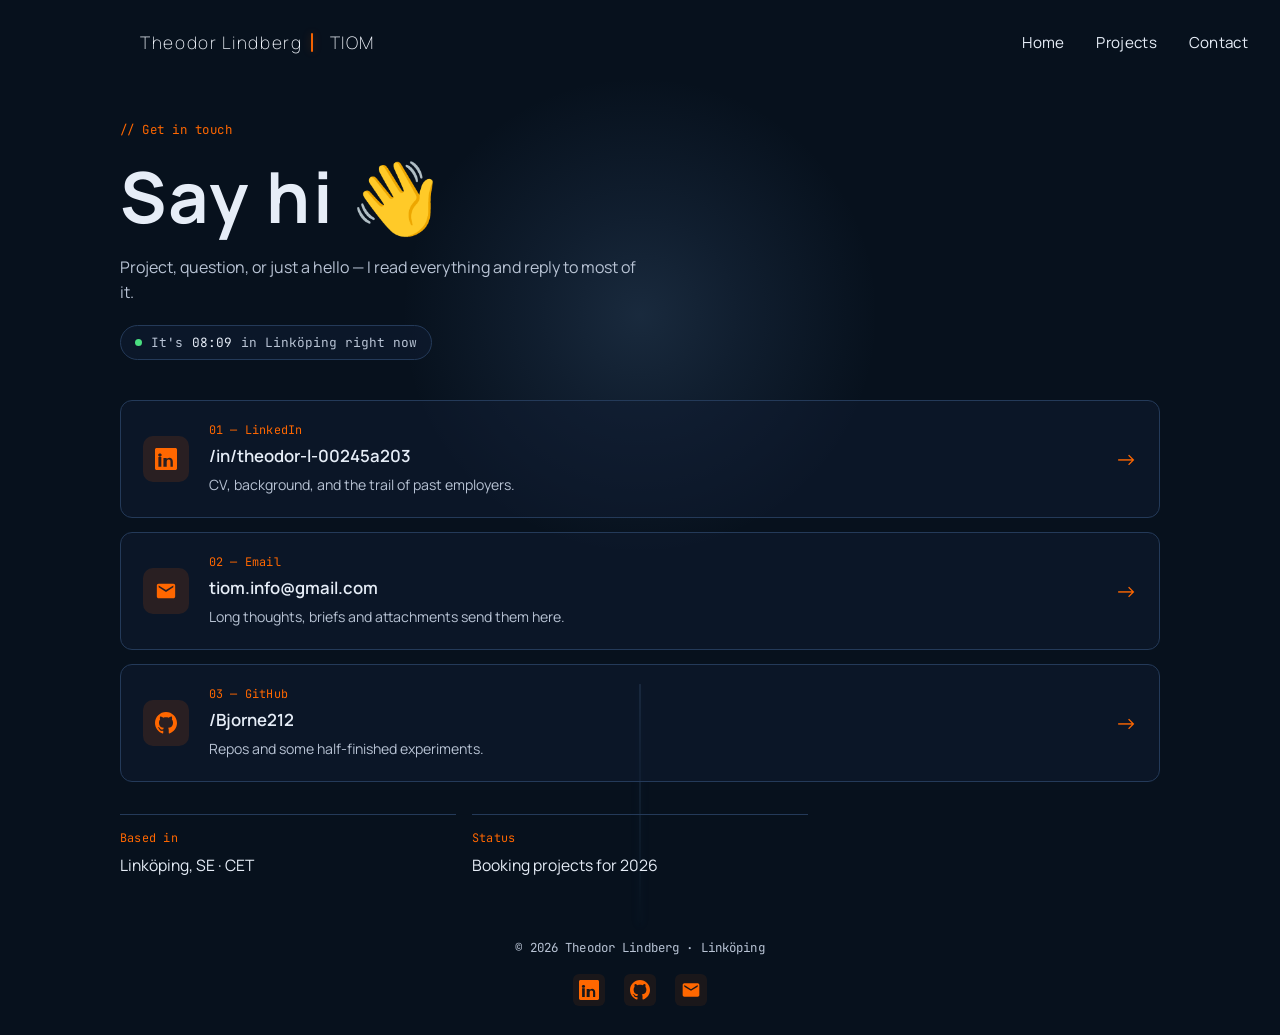
==== commit 4fe0210c: "Text updates and ignore DS_Store" ====
--- a/contact.html
+++ b/contact.html
@@ -45,8 +45,7 @@
         <h1>Say hi <span class="wave" aria-hidden="true">👋</span></h1>
         <p class="contact-lead">
           Project, question, or just a hello — I read everything and reply to
-          most of it. The fastest channel is email; the slowest is anything
-          that requires me to log into LinkedIn.
+          most of it. 
         </p>
         <p class="contact-clock">
           <span class="status-dot" aria-hidden="true"></span>
@@ -55,23 +54,6 @@
       </section>
 
       <section class="container contact-methods">
-        <a
-          class="contact-method reveal"
-          href="mailto:hello@theodorlindberg.se"
-        >
-          <div class="contact-method-icon" aria-hidden="true">
-            <svg viewBox="0 0 24 24" width="22" height="22" fill="currentColor">
-              <path d="M20 4H4c-1.1 0-1.99.9-1.99 2L2 18c0 1.1.9 2 2 2h16c1.1 0 2-.9 2-2V6c0-1.1-.9-2-2-2zm0 4l-8 5-8-5V6l8 5 8-5v2z"/>
-            </svg>
-          </div>
-          <div class="contact-method-body">
-            <p class="contact-method-label">01 — Email</p>
-            <p class="contact-method-value">hello@theodorlindberg.se</p>
-            <p class="contact-method-note">The front door. Long thoughts, briefs, attachments — send them here.</p>
-          </div>
-          <span class="contact-method-arrow" aria-hidden="true">→</span>
-        </a>
-
         <a
           class="contact-method reveal"
           href="https://www.linkedin.com/in/theodor-l-00245a203"
@@ -84,9 +66,26 @@
             </svg>
           </div>
           <div class="contact-method-body">
-            <p class="contact-method-label">02 — LinkedIn</p>
+            <p class="contact-method-label">01 — LinkedIn</p>
             <p class="contact-method-value">/in/theodor-l-00245a203</p>
             <p class="contact-method-note">CV, background, and the trail of past employers.</p>
+          </div>
+          <span class="contact-method-arrow" aria-hidden="true">→</span>
+        </a>
+
+        <a
+          class="contact-method reveal"
+          href="mailto:tiom.info@gmail.com"
+        >
+          <div class="contact-method-icon" aria-hidden="true">
+            <svg viewBox="0 0 24 24" width="22" height="22" fill="currentColor">
+              <path d="M20 4H4c-1.1 0-1.99.9-1.99 2L2 18c0 1.1.9 2 2 2h16c1.1 0 2-.9 2-2V6c0-1.1-.9-2-2-2zm0 4l-8 5-8-5V6l8 5 8-5v2z"/>
+            </svg>
+          </div>
+          <div class="contact-method-body">
+            <p class="contact-method-label">02 — Email</p>
+            <p class="contact-method-value">tiom.info@gmail.com</p>
+            <p class="contact-method-note">Long thoughts, briefs and attachments send them here.</p>
           </div>
           <span class="contact-method-arrow" aria-hidden="true">→</span>
         </a>
@@ -105,7 +104,7 @@
           <div class="contact-method-body">
             <p class="contact-method-label">03 — GitHub</p>
             <p class="contact-method-value">/Bjorne212</p>
-            <p class="contact-method-note">Repos, half-finished experiments, and the occasional star.</p>
+            <p class="contact-method-note">Repos and some half-finished experiments.</p>
           </div>
           <span class="contact-method-arrow" aria-hidden="true">→</span>
         </a>
@@ -119,10 +118,6 @@
         <div class="contact-meta-item">
           <p class="contact-meta-label">Status</p>
           <p class="contact-meta-value">Booking projects for 2026</p>
-        </div>
-        <div class="contact-meta-item">
-          <p class="contact-meta-label">Reply window</p>
-          <p class="contact-meta-value">Usually within 24h</p>
         </div>
       </section>
     </main>
@@ -141,7 +136,7 @@
               <path d="M12 0c-6.626 0-12 5.373-12 12 0 5.302 3.438 9.8 8.207 11.387.599.111.793-.261.793-.577v-2.234c-3.338.726-4.033-1.416-4.033-1.416-.546-1.387-1.333-1.756-1.333-1.756-1.089-.745.083-.729.083-.729 1.205.084 1.839 1.237 1.839 1.237 1.07 1.834 2.807 1.304 3.492.997.107-.775.418-1.305.762-1.604-2.665-.305-5.467-1.334-5.467-5.931 0-1.311.469-2.381 1.236-3.221-.124-.303-.535-1.524.117-3.176 0 0 1.008-.322 3.301 1.23.957-.266 1.983-.399 3.003-.404 1.02.005 2.047.138 3.006.404 2.291-1.552 3.297-1.23 3.297-1.23.653 1.653.242 2.874.118 3.176.77.84 1.235 1.911 1.235 3.221 0 4.609-2.807 5.624-5.479 5.921.43.372.823 1.102.823 2.222v 3.293c0 .319.192.694.801.576 4.765-1.589 8.199-6.086 8.199-11.386 0-6.627-5.373-12-12-12z"/>
             </svg>
           </a>
-          <a href="mailto:hello@theodorlindberg.se" aria-label="Email">
+          <a href="mailto:tiom.info@gmail.com" aria-label="Email">
             <svg viewBox="0 0 24 24" width="20" height="20" fill="currentColor">
               <path d="M20 4H4c-1.1 0-1.99.9-1.99 2L2 18c0 1.1.9 2 2 2h16c1.1 0 2-.9 2-2V6c0-1.1-.9-2-2-2zm0 4l-8 5-8-5V6l8 5 8-5v2z"/>
             </svg>
--- a/styles.css
+++ b/styles.css
@@ -639,7 +639,7 @@
 }
 
 .about-inline {
-  padding: 6rem 0 6rem;
+  padding: 6rem 0 8rem;
   scroll-margin-top: 90px;
 }
 
@@ -760,39 +760,6 @@
 
 .about-inline-content a:hover {
   border-bottom-color: var(--orange);
-}
-
-.now-list {
-  margin: 1.8rem 0 0;
-  padding: 1.2rem 0 0;
-  border-top: 1px dashed rgba(96, 133, 176, 0.32);
-  display: grid;
-  gap: 0.55rem;
-}
-
-.now-row {
-  display: grid;
-  grid-template-columns: 110px 1fr;
-  gap: 1rem;
-  align-items: baseline;
-  font-family: "JetBrains Mono", ui-monospace, SFMono-Regular, Menlo, monospace;
-  font-size: 0.86rem;
-  line-height: 1.55;
-}
-
-.now-row dt {
-  color: var(--orange);
-  letter-spacing: 0.02em;
-}
-
-.now-row dt::before {
-  content: "→ ";
-  color: #6b8aad;
-}
-
-.now-row dd {
-  margin: 0;
-  color: var(--text);
 }
 
 .projects-lead a {
@@ -1357,7 +1324,7 @@
   }
 
   .about-inline {
-    padding: 2.5rem 0 1.5rem;
+    padding: 2.5rem 0 3rem;
   }
 
   .about-inline-grid {
@@ -1390,11 +1357,6 @@
   .contact-meta {
     grid-template-columns: 1fr;
     gap: 0.4rem;
-  }
-
-  .now-row {
-    grid-template-columns: 90px 1fr;
-    font-size: 0.82rem;
   }
 
   .hero {
